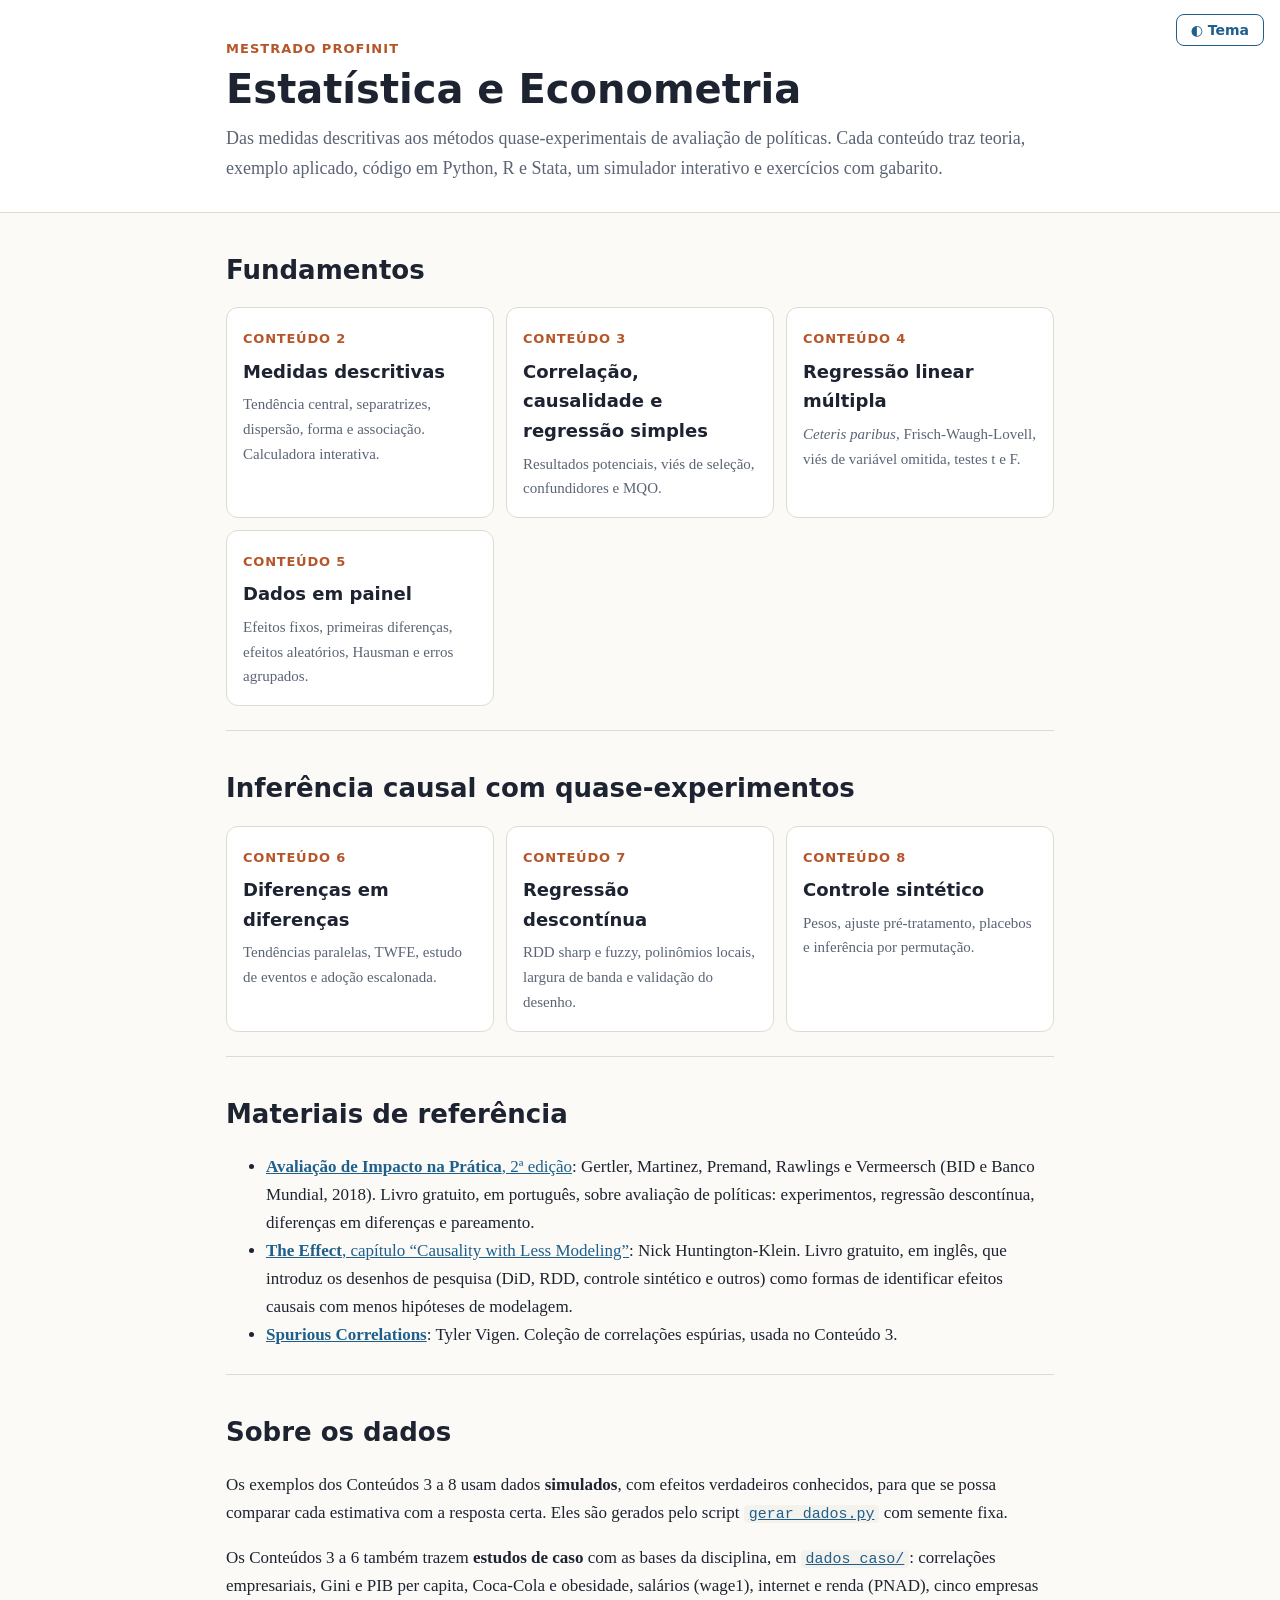
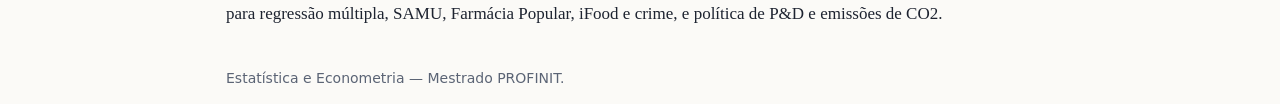
==== stats/index.html @ c1e8afbd "Acrescenta Avaliação de Impacto na Prática (BID) e The Effect às leituras Links nas leituras dos Con" ====
<!doctype html>
<html lang="pt-BR">
<head>
<meta charset="utf-8">
<meta name="viewport" content="width=device-width, initial-scale=1">
<title>Estatística e Econometria</title>
<meta name="description" content="Conteúdos de Estatística e Econometria do Mestrado PROFINIT: medidas descritivas, regressão, dados em painel e métodos de inferência causal.">
<link rel="stylesheet" href="assets/estilo.css">
<script src="assets/comum.js"></script>
</head>
<body>
<header class="hero">
  <button class="btn ghost theme-toggle ui" id="themeBtn" type="button" aria-label="Alternar tema claro/escuro">◐ Tema</button>
  <div class="wrap">
    <p class="eyebrow">Mestrado PROFINIT</p>
    <h1>Estatística e Econometria</h1>
    <p class="lede">Das medidas descritivas aos métodos quase-experimentais de avaliação de políticas. Cada conteúdo traz teoria, exemplo aplicado, código em Python, R e Stata, um simulador interativo e exercícios com gabarito.</p>
  </div>
</header>
<main class="wrap">
<section>
<h2>Fundamentos</h2>
<div class="cards">
  <a href="02-medidas-descritivas/index.html"><span class="num">Conteúdo 2</span><h3>Medidas descritivas</h3><p>Tendência central, separatrizes, dispersão, forma e associação. Calculadora interativa.</p></a>
  <a href="03-correlacao-causalidade-regressao/index.html"><span class="num">Conteúdo 3</span><h3>Correlação, causalidade e regressão simples</h3><p>Resultados potenciais, viés de seleção, confundidores e MQO.</p></a>
  <a href="04-regressao-multipla/index.html"><span class="num">Conteúdo 4</span><h3>Regressão linear múltipla</h3><p><em>Ceteris paribus</em>, Frisch-Waugh-Lovell, viés de variável omitida, testes t e F.</p></a>
  <a href="05-dados-em-painel/index.html"><span class="num">Conteúdo 5</span><h3>Dados em painel</h3><p>Efeitos fixos, primeiras diferenças, efeitos aleatórios, Hausman e erros agrupados.</p></a>
</div>
</section>
<section>
<h2>Inferência causal com quase-experimentos</h2>
<div class="cards">
  <a href="06-diferencas-em-diferencas/index.html"><span class="num">Conteúdo 6</span><h3>Diferenças em diferenças</h3><p>Tendências paralelas, TWFE, estudo de eventos e adoção escalonada.</p></a>
  <a href="07-regressao-descontinua/index.html"><span class="num">Conteúdo 7</span><h3>Regressão descontínua</h3><p>RDD sharp e fuzzy, polinômios locais, largura de banda e validação do desenho.</p></a>
  <a href="08-controle-sintetico/index.html"><span class="num">Conteúdo 8</span><h3>Controle sintético</h3><p>Pesos, ajuste pré-tratamento, placebos e inferência por permutação.</p></a>
</div>
</section>
<section>
<h2>Materiais de referência</h2>
<ul>
<li><a href="https://publications.iadb.org/pt/avaliacao-de-impacto-na-pratica-segunda-edicao"><strong>Avaliação de Impacto na Prática</strong>, 2ª edição</a>: Gertler, Martinez, Premand, Rawlings e Vermeersch (BID e Banco Mundial, 2018). Livro gratuito, em português, sobre avaliação de políticas: experimentos, regressão descontínua, diferenças em diferenças e pareamento.</li>
<li><a href="https://theeffectbook.net/ch-CausalitywithLessModeling.html"><strong>The Effect</strong>, capítulo “Causality with Less Modeling”</a>: Nick Huntington-Klein. Livro gratuito, em inglês, que introduz os desenhos de pesquisa (DiD, RDD, controle sintético e outros) como formas de identificar efeitos causais com menos hipóteses de modelagem.</li>
<li><a href="https://www.tylervigen.com/spurious-correlations"><strong>Spurious Correlations</strong></a>: Tyler Vigen. Coleção de correlações espúrias, usada no Conteúdo 3.</li>
</ul>
</section>
<section>
<h2>Sobre os dados</h2>
<p>Os exemplos dos Conteúdos 3 a 8 usam dados <strong>simulados</strong>, com efeitos verdadeiros conhecidos, para que se possa comparar cada estimativa com a resposta certa. Eles são gerados pelo script <a href="gerar_dados.py"><code>gerar_dados.py</code></a> com semente fixa.</p>
<p>Os Conteúdos 3 a 6 também trazem <strong>estudos de caso</strong> com as bases da disciplina, em <a href="dados_caso/LEIA-ME.md"><code>dados_caso/</code></a>: correlações empresariais, Gini e PIB per capita, Coca-Cola e obesidade, salários (wage1), internet e renda (PNAD), cinco empresas para regressão múltipla, SAMU, Farmácia Popular, iFood e crime, e política de P&amp;D e emissões de CO2.</p>
</section>
</main>
<footer class="wrap"><p>Estatística e Econometria — Mestrado PROFINIT.</p></footer>
</body>
</html>
---- stats/assets/estilo.css ----
:root{
  --bg:#fbfaf7; --surface:#ffffff; --surface-2:#f2f0ea; --text:#1d2330; --muted:#5b6475;
  --border:#dedad0; --accent:#1f5f8b; --accent-soft:#e3eef6; --accent-2:#b5562a;
  --ok:#2e7d4f; --warn-bg:#fff6e0; --warn-border:#e6c36a; --code-bg:#f4f2ec;
  --bar:#1f5f8b; --bar-2:#b5562a;
}
@media (prefers-color-scheme: dark){
  :root:not([data-theme="light"]){
    --bg:#14171d; --surface:#1b1f27; --surface-2:#232833; --text:#e6e8ec; --muted:#a3abb9;
    --border:#323846; --accent:#7db7e0; --accent-soft:#1f3242; --accent-2:#e89a72;
    --ok:#6fcf97; --warn-bg:#2d2715; --warn-border:#7a6328; --code-bg:#20242d;
    --bar:#7db7e0; --bar-2:#e89a72;
  }
}
:root[data-theme="dark"]{
  --bg:#14171d; --surface:#1b1f27; --surface-2:#232833; --text:#e6e8ec; --muted:#a3abb9;
  --border:#323846; --accent:#7db7e0; --accent-soft:#1f3242; --accent-2:#e89a72;
  --ok:#6fcf97; --warn-bg:#2d2715; --warn-border:#7a6328; --code-bg:#20242d;
  --bar:#7db7e0; --bar-2:#e89a72;
}
*{box-sizing:border-box}
html{scroll-behavior:smooth}
body{margin:0;background:var(--bg);color:var(--text);
  font:17px/1.65 Georgia,"Iowan Old Style","Times New Roman",serif}
h1,h2,h3,h4,nav,.ui,table,button,label,summary{font-family:system-ui,-apple-system,"Segoe UI",Roboto,sans-serif}
a{color:var(--accent)}
.wrap{max-width:860px;margin:0 auto;padding:0 16px}
header.hero{border-bottom:1px solid var(--border);background:var(--surface);padding:40px 0 28px}
.eyebrow{font:600 13px/1.4 system-ui,sans-serif;letter-spacing:.08em;text-transform:uppercase;color:var(--accent-2);margin:0 0 8px}
h1{font-size:clamp(28px,5vw,40px);line-height:1.15;margin:0 0 12px}
.lede{color:var(--muted);margin:0;font-size:18px}
nav.toc{position:sticky;top:0;z-index:5;background:color-mix(in srgb,var(--bg) 92%,transparent);backdrop-filter:blur(6px);border-bottom:1px solid var(--border)}
nav.toc ul{list-style:none;margin:0 auto;padding:10px 16px;max-width:860px;display:flex;gap:6px 16px;overflow-x:auto;white-space:nowrap;font-size:14px}
nav.toc a{text-decoration:none;color:var(--muted)}
nav.toc a:hover{color:var(--accent)}
section{scroll-margin-top:48px;padding:28px 0 8px;border-bottom:1px solid var(--border)}
section:last-of-type{border-bottom:0}
h2{font-size:26px;margin:8px 0 12px}
h3{font-size:19px;margin:26px 0 8px}
.objectives{background:var(--accent-soft);border-radius:10px;padding:14px 20px;margin:20px 0}
.objectives h4{margin:0 0 6px;font-size:15px}
.objectives ul{margin:0;padding-left:20px}
.box{border:1px solid var(--border);background:var(--surface);border-radius:10px;padding:14px 18px;margin:16px 0}
.box.warn{background:var(--warn-bg);border-color:var(--warn-border)}
.box h4{margin:0 0 6px;font-size:15px}
.box p:last-child{margin-bottom:0}
.formula{overflow-x:auto;padding:4px 0}
.table-wrap{overflow-x:auto;margin:14px 0}
table{border-collapse:collapse;width:100%;font-size:14.5px;background:var(--surface)}
th,td{border:1px solid var(--border);padding:7px 10px;text-align:left;vertical-align:top}
th{background:var(--surface-2);font-weight:600}
td.num,th.num{text-align:right;font-variant-numeric:tabular-nums}
code{font-family:ui-monospace,SFMono-Regular,Menlo,Consolas,monospace;font-size:.88em;background:var(--code-bg);padding:1px 5px;border-radius:4px}
pre{background:var(--code-bg);border:1px solid var(--border);border-radius:8px;padding:14px;overflow-x:auto;font-size:13.5px;line-height:1.5;margin:0}
pre code{background:none;padding:0;font-size:inherit}
.tabs{margin:14px 0}
.tablist{display:flex;gap:4px;flex-wrap:wrap;margin-bottom:-1px}
.tablist button{border:1px solid var(--border);border-bottom:0;background:var(--surface-2);color:var(--muted);padding:7px 14px;border-radius:8px 8px 0 0;cursor:pointer;font-size:14px}
.tablist button[aria-selected="true"]{background:var(--code-bg);color:var(--text);font-weight:600}
.tabpanel{display:none}
.tabpanel.active{display:block}
.tabpanel pre{border-top-left-radius:0}
/* Calculadora */
.calc{background:var(--surface);border:1px solid var(--border);border-radius:12px;padding:18px;margin:16px 0}
.calc label{display:block;font-weight:600;font-size:14px;margin-bottom:6px}
.calc textarea{width:100%;min-height:90px;font:14px/1.5 ui-monospace,Menlo,Consolas,monospace;padding:10px;border:1px solid var(--border);border-radius:8px;background:var(--bg);color:var(--text);resize:vertical}
.calc .row{display:flex;flex-wrap:wrap;gap:8px;margin:10px 0 4px;align-items:center}
.btn{font:600 14px system-ui,sans-serif;border:1px solid var(--accent);background:var(--accent);color:var(--surface);padding:7px 14px;border-radius:8px;cursor:pointer}
.btn.ghost{background:transparent;color:var(--accent)}
.hint{font:13px/1.4 system-ui,sans-serif;color:var(--muted)}
.err{color:var(--accent-2);font:14px system-ui,sans-serif;min-height:1.2em;margin:4px 0}
.stats-grid{display:grid;grid-template-columns:repeat(auto-fill,minmax(150px,1fr));gap:8px;margin:12px 0}
.stat{background:var(--surface-2);border-radius:8px;padding:8px 10px;font-family:system-ui,sans-serif}
.stat .k{font-size:12px;color:var(--muted);line-height:1.3}
.stat .v.small{font-size:13px;font-weight:500;color:var(--muted)}
.stat .v{font-size:18px;font-weight:600;font-variant-numeric:tabular-nums}
.charts{display:grid;grid-template-columns:1fr;gap:12px}
@media(min-width:720px){.charts{grid-template-columns:3fr 2fr}}
.chart{background:var(--surface-2);border-radius:8px;padding:8px}
.chart h4{margin:2px 4px 4px;font-size:13px;color:var(--muted)}
.chart svg{width:100%;height:auto;display:block}
.chart text{font:11px system-ui,sans-serif;fill:var(--muted)}
.interp{font-size:15.5px;margin-top:10px}
/* Exercícios */
ol.exercises>li{margin:0 0 18px;padding-left:4px}
details{border:1px solid var(--border);border-radius:8px;background:var(--surface);margin-top:8px}
details summary{cursor:pointer;padding:8px 12px;font-size:14px;font-weight:600;color:var(--ok)}
details .ans{padding:4px 14px 12px}
footer{padding:28px 0 40px;color:var(--muted);font-size:14px;font-family:system-ui,sans-serif}
.theme-toggle{position:absolute;top:14px;right:16px}
header.hero{position:relative}
@media print{nav.toc,.theme-toggle,.calc .row{display:none}details{border:0}details>*{display:block}}

/* ---------- Componentes adicionados para os conteúdos 3+ ---------- */
.crumbs{font:14px system-ui,sans-serif;margin:0 0 10px}
.crumbs a{text-decoration:none}
.pager{display:flex;justify-content:space-between;gap:12px;flex-wrap:wrap;font:15px system-ui,sans-serif;padding:20px 0 0}
.pager a{text-decoration:none;border:1px solid var(--border);border-radius:8px;padding:8px 14px;background:var(--surface)}
.controls{display:grid;grid-template-columns:repeat(auto-fit,minmax(220px,1fr));gap:10px 20px;margin:6px 0 12px}
.controls label{font:600 13.5px system-ui,sans-serif;margin:0;display:flex;justify-content:space-between;gap:8px}
.controls label output{font-weight:500;color:var(--accent);font-variant-numeric:tabular-nums}
.controls input[type=range]{width:100%;accent-color:var(--accent)}
.controls select{width:100%;padding:5px;border-radius:6px;border:1px solid var(--border);background:var(--bg);color:var(--text)}
.chart.wide svg{max-height:420px}
.legend{display:flex;flex-wrap:wrap;gap:6px 16px;font:13px system-ui,sans-serif;color:var(--muted);margin:6px 4px 2px}
.legend span::before{content:"";display:inline-block;width:14px;height:3px;border-radius:2px;margin-right:6px;vertical-align:middle;background:var(--c)}
.legend span.dot::before{width:9px;height:9px;border-radius:50%}
.legend span.dash::before{background:repeating-linear-gradient(90deg,var(--c) 0 4px,transparent 4px 7px)}
.cards{display:grid;grid-template-columns:repeat(auto-fit,minmax(220px,1fr));gap:12px;margin:16px 0}
.cards a{display:block;text-decoration:none;color:var(--text);background:var(--surface);border:1px solid var(--border);border-radius:12px;padding:16px}
.cards a:hover{border-color:var(--accent)}
.cards .num{font:700 13px system-ui,sans-serif;color:var(--accent-2);letter-spacing:.06em;text-transform:uppercase}
.cards h3{margin:4px 0 6px;font-size:18px}
.cards p{margin:0;color:var(--muted);font-size:15px}
.reg-table td,.reg-table th{text-align:center}
.reg-table td:first-child,.reg-table th:first-child{text-align:left}
.dag{display:block;margin:10px auto;max-width:420px;width:100%;height:auto}
.dag text{font:600 14px system-ui,sans-serif;fill:var(--text)}
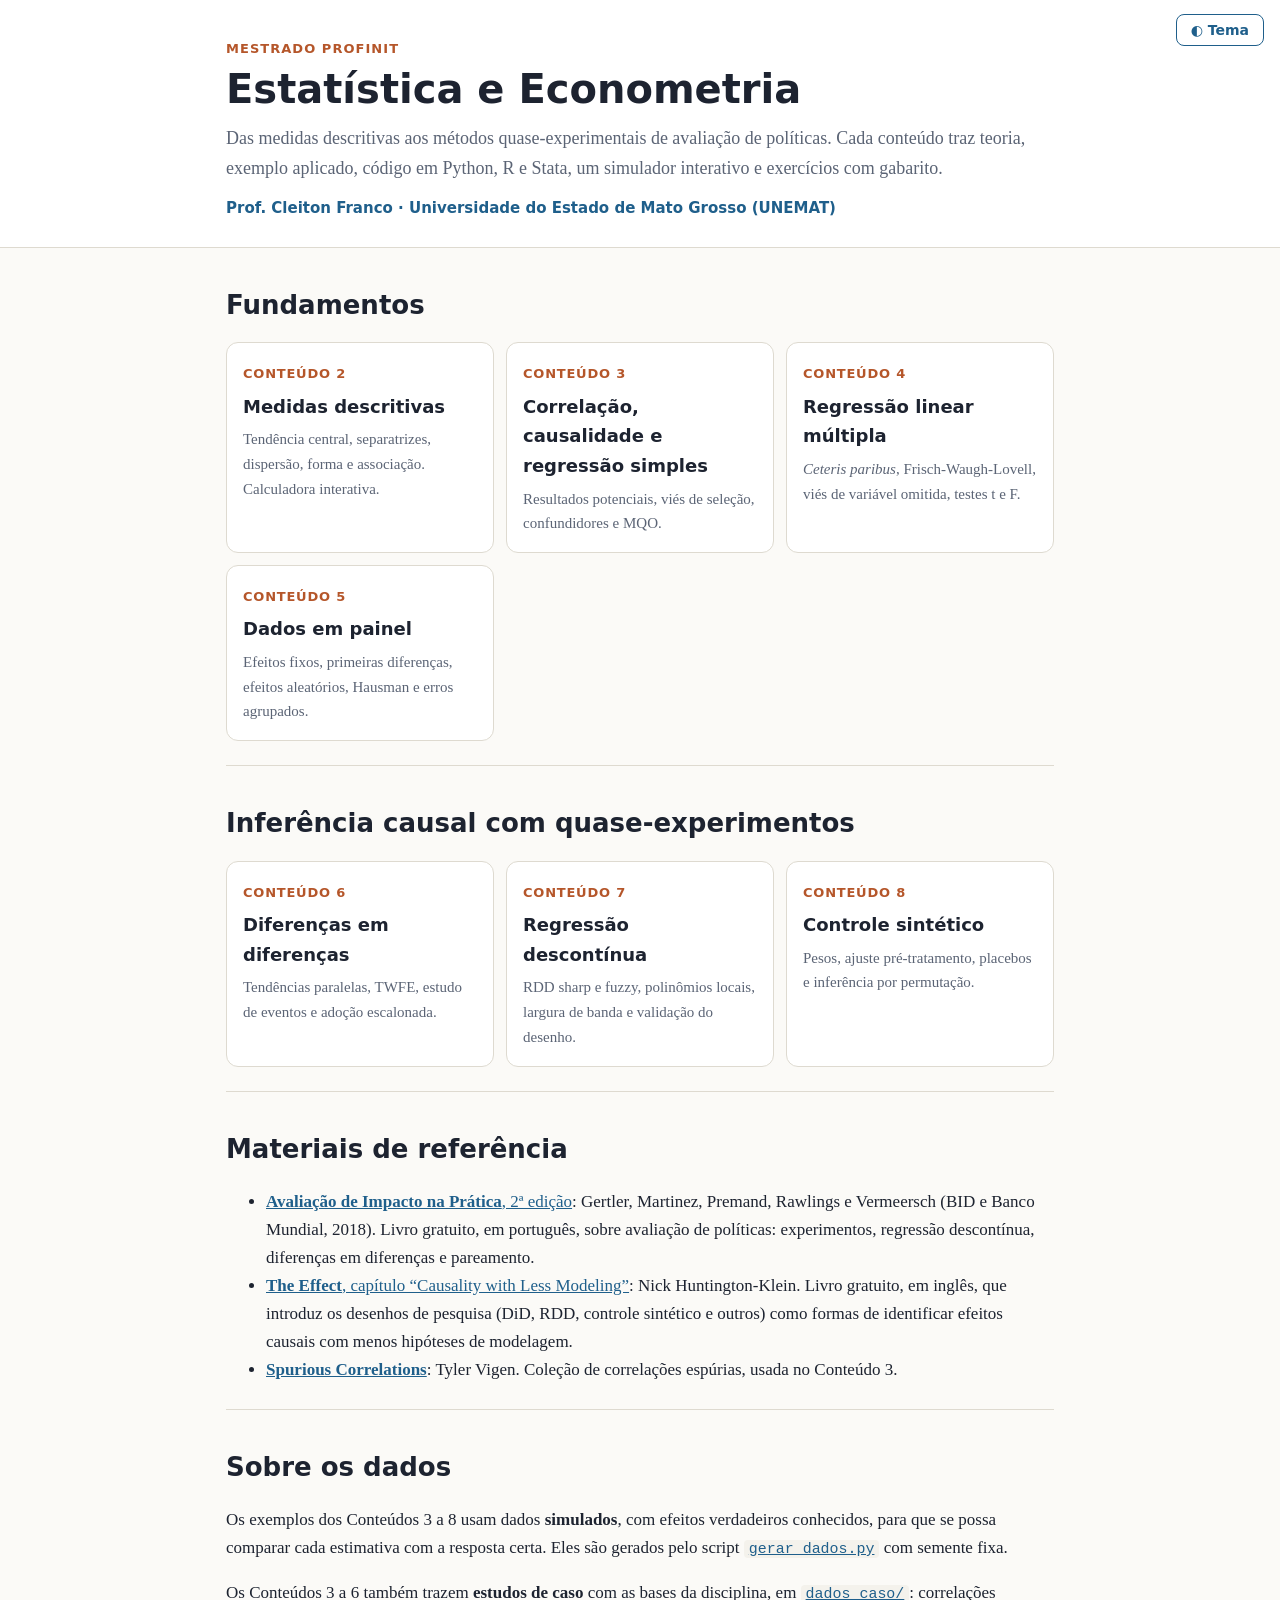
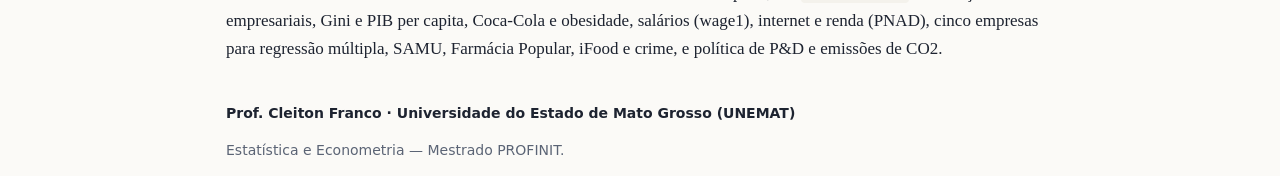
==== commit ba32aae8: "Inclui a autoria (Prof. Cleiton Franco, UNEMAT) em todas as páginas Nome no cabeçalho e no rodapé do" ====
--- a/stats/index.html
+++ b/stats/index.html
@@ -3,6 +3,7 @@
 <head>
 <meta charset="utf-8">
 <meta name="viewport" content="width=device-width, initial-scale=1">
+<meta name="author" content="Cleiton Franco">
 <title>Estatística e Econometria</title>
 <meta name="description" content="Conteúdos de Estatística e Econometria do Mestrado PROFINIT: medidas descritivas, regressão, dados em painel e métodos de inferência causal.">
 <link rel="stylesheet" href="assets/estilo.css">
@@ -15,6 +16,7 @@
     <p class="eyebrow">Mestrado PROFINIT</p>
     <h1>Estatística e Econometria</h1>
     <p class="lede">Das medidas descritivas aos métodos quase-experimentais de avaliação de políticas. Cada conteúdo traz teoria, exemplo aplicado, código em Python, R e Stata, um simulador interativo e exercícios com gabarito.</p>
+    <p class="autor-topo">Prof. Cleiton Franco · Universidade do Estado de Mato Grosso (UNEMAT)</p>
   </div>
 </header>
 <main class="wrap">
@@ -49,6 +51,6 @@
 <p>Os Conteúdos 3 a 6 também trazem <strong>estudos de caso</strong> com as bases da disciplina, em <a href="dados_caso/LEIA-ME.md"><code>dados_caso/</code></a>: correlações empresariais, Gini e PIB per capita, Coca-Cola e obesidade, salários (wage1), internet e renda (PNAD), cinco empresas para regressão múltipla, SAMU, Farmácia Popular, iFood e crime, e política de P&amp;D e emissões de CO2.</p>
 </section>
 </main>
-<footer class="wrap"><p>Estatística e Econometria — Mestrado PROFINIT.</p></footer>
+<footer class="wrap"><p class="autor"><strong>Prof. Cleiton Franco · Universidade do Estado de Mato Grosso (UNEMAT)</strong></p><p>Estatística e Econometria — Mestrado PROFINIT.</p></footer>
 </body>
 </html>
--- a/stats/assets/estilo.css
+++ b/stats/assets/estilo.css
@@ -116,3 +116,6 @@
 .reg-table td:first-child,.reg-table th:first-child{text-align:left}
 .dag{display:block;margin:10px auto;max-width:420px;width:100%;height:auto}
 .dag text{font:600 14px system-ui,sans-serif;fill:var(--text)}
+
+.autor-topo{margin:14px 0 0;font:600 15px/1.4 system-ui,sans-serif;color:var(--accent)}
+.autor{color:var(--text)}
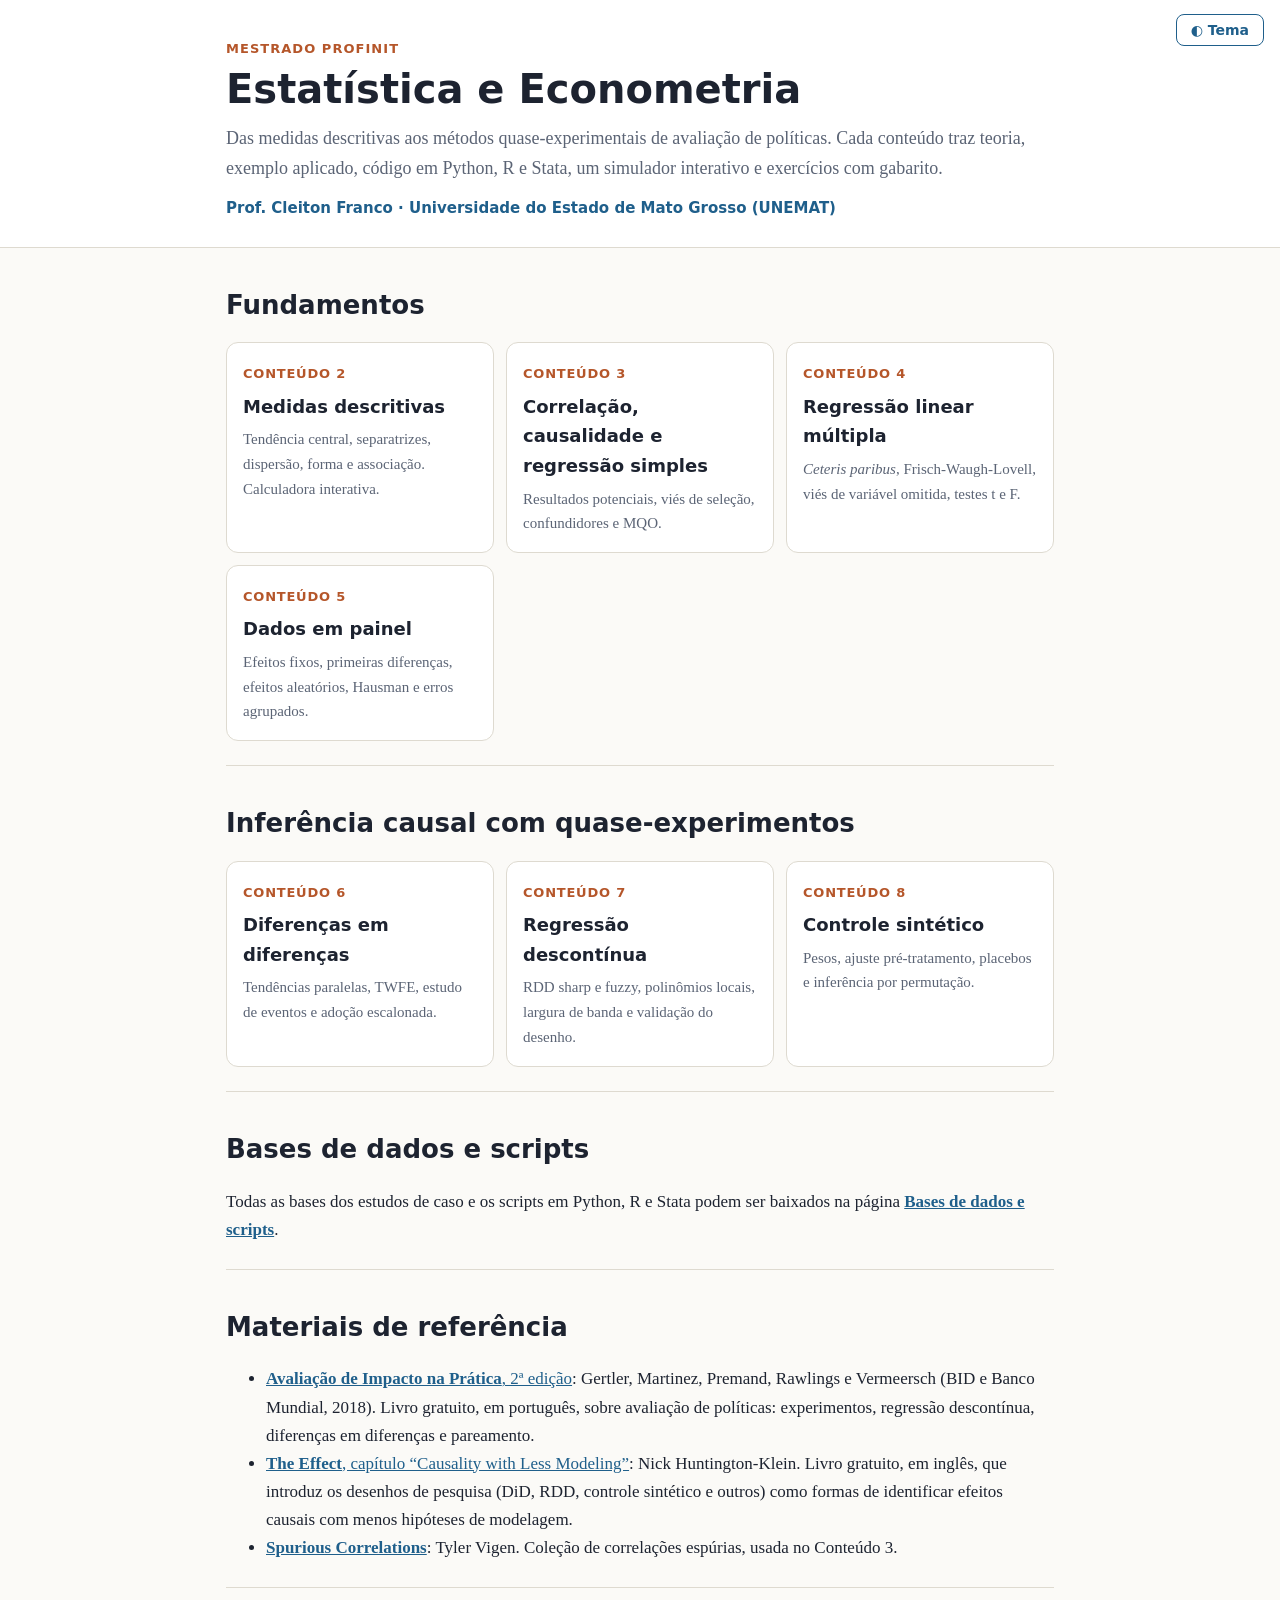
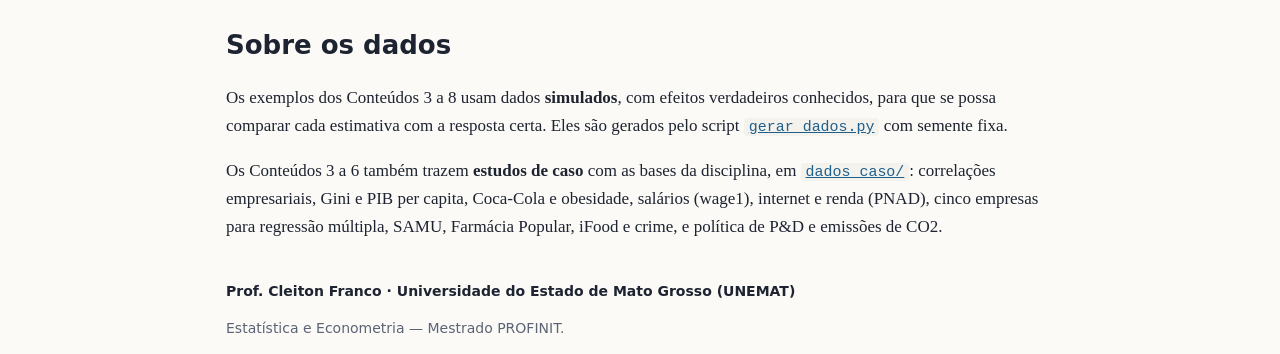
==== commit 3c440be5: "Cria página de downloads das bases e scripts e corrige links para pastas O GitHub Pages não lista pa" ====
--- a/stats/index.html
+++ b/stats/index.html
@@ -38,6 +38,10 @@
 </div>
 </section>
 <section>
+<h2>Bases de dados e scripts</h2>
+<p>Todas as bases dos estudos de caso e os scripts em Python, R e Stata podem ser baixados na página <a href="dados_caso/index.html"><strong>Bases de dados e scripts</strong></a>.</p>
+</section>
+<section>
 <h2>Materiais de referência</h2>
 <ul>
 <li><a href="https://publications.iadb.org/pt/avaliacao-de-impacto-na-pratica-segunda-edicao"><strong>Avaliação de Impacto na Prática</strong>, 2ª edição</a>: Gertler, Martinez, Premand, Rawlings e Vermeersch (BID e Banco Mundial, 2018). Livro gratuito, em português, sobre avaliação de políticas: experimentos, regressão descontínua, diferenças em diferenças e pareamento.</li>
@@ -48,7 +52,7 @@
 <section>
 <h2>Sobre os dados</h2>
 <p>Os exemplos dos Conteúdos 3 a 8 usam dados <strong>simulados</strong>, com efeitos verdadeiros conhecidos, para que se possa comparar cada estimativa com a resposta certa. Eles são gerados pelo script <a href="gerar_dados.py"><code>gerar_dados.py</code></a> com semente fixa.</p>
-<p>Os Conteúdos 3 a 6 também trazem <strong>estudos de caso</strong> com as bases da disciplina, em <a href="dados_caso/LEIA-ME.md"><code>dados_caso/</code></a>: correlações empresariais, Gini e PIB per capita, Coca-Cola e obesidade, salários (wage1), internet e renda (PNAD), cinco empresas para regressão múltipla, SAMU, Farmácia Popular, iFood e crime, e política de P&amp;D e emissões de CO2.</p>
+<p>Os Conteúdos 3 a 6 também trazem <strong>estudos de caso</strong> com as bases da disciplina, em <a href="dados_caso/index.html"><code>dados_caso/</code></a>: correlações empresariais, Gini e PIB per capita, Coca-Cola e obesidade, salários (wage1), internet e renda (PNAD), cinco empresas para regressão múltipla, SAMU, Farmácia Popular, iFood e crime, e política de P&amp;D e emissões de CO2.</p>
 </section>
 </main>
 <footer class="wrap"><p class="autor"><strong>Prof. Cleiton Franco · Universidade do Estado de Mato Grosso (UNEMAT)</strong></p><p>Estatística e Econometria — Mestrado PROFINIT.</p></footer>
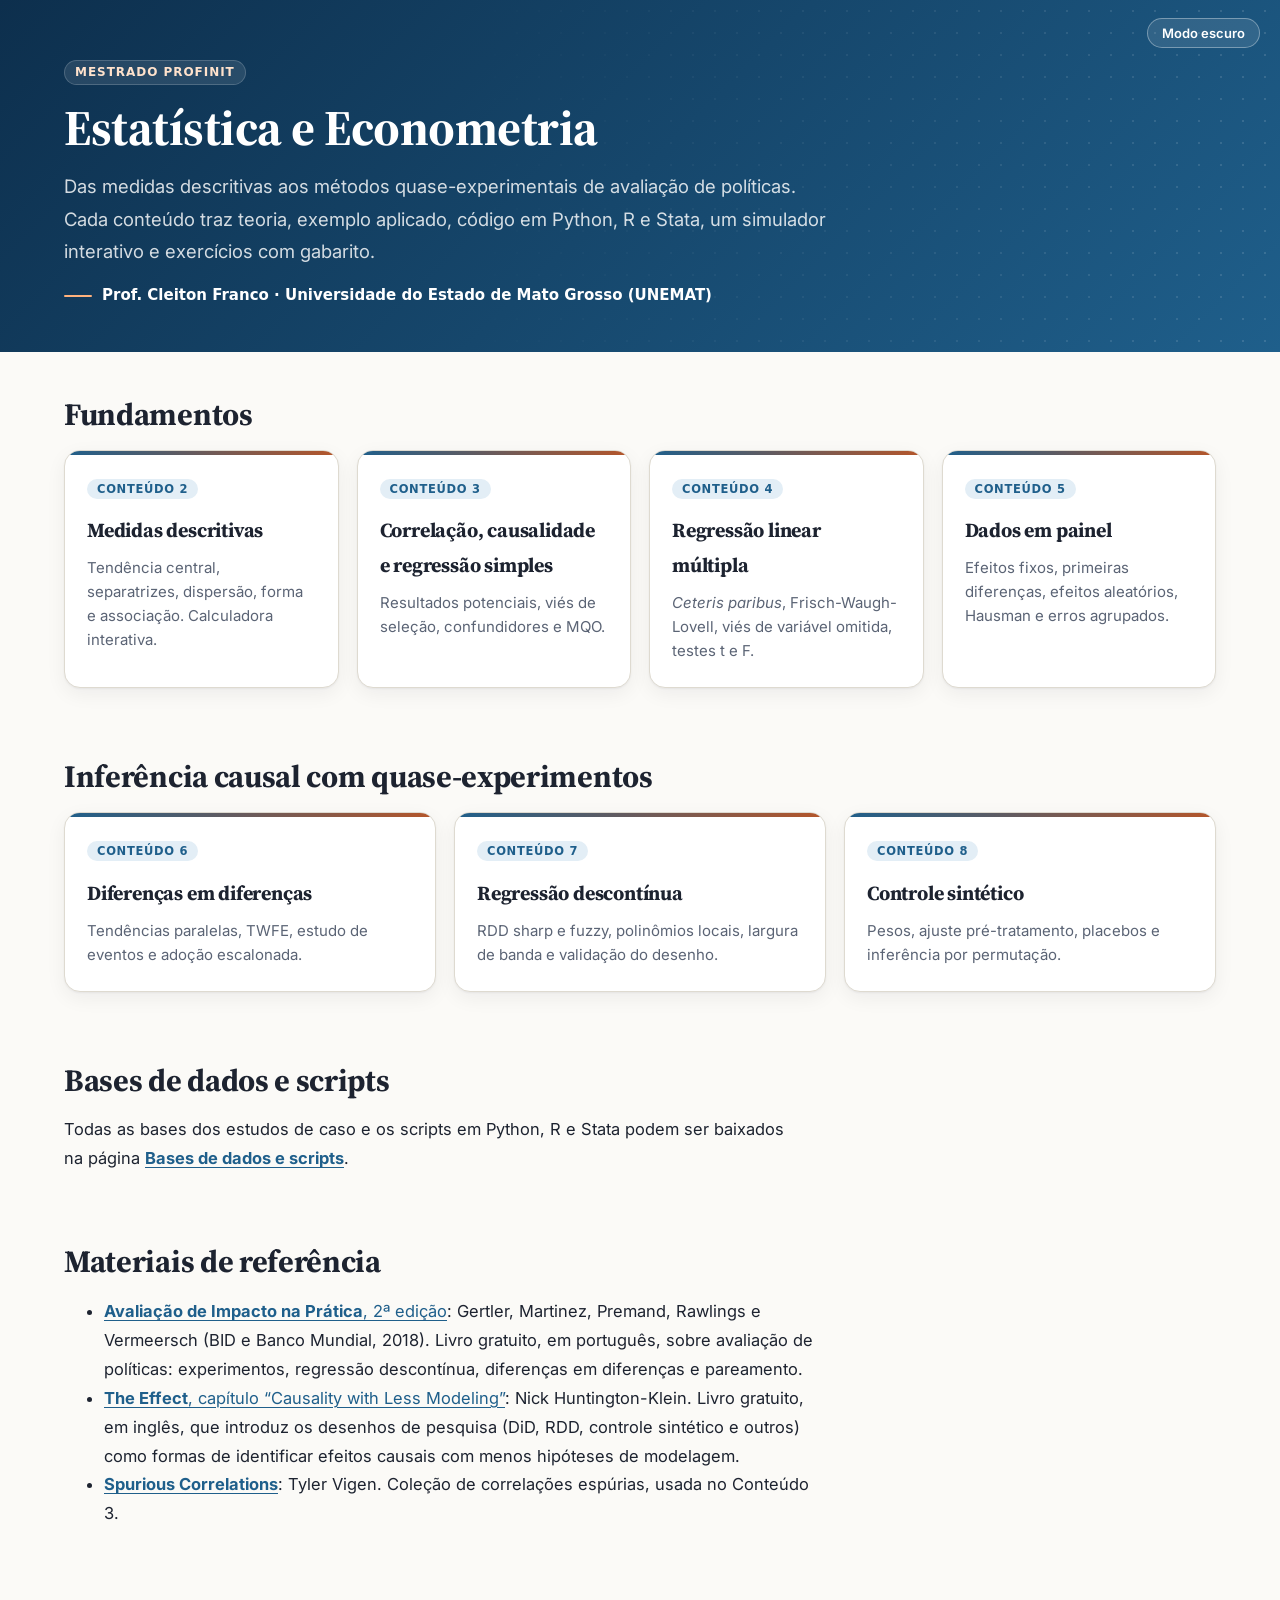
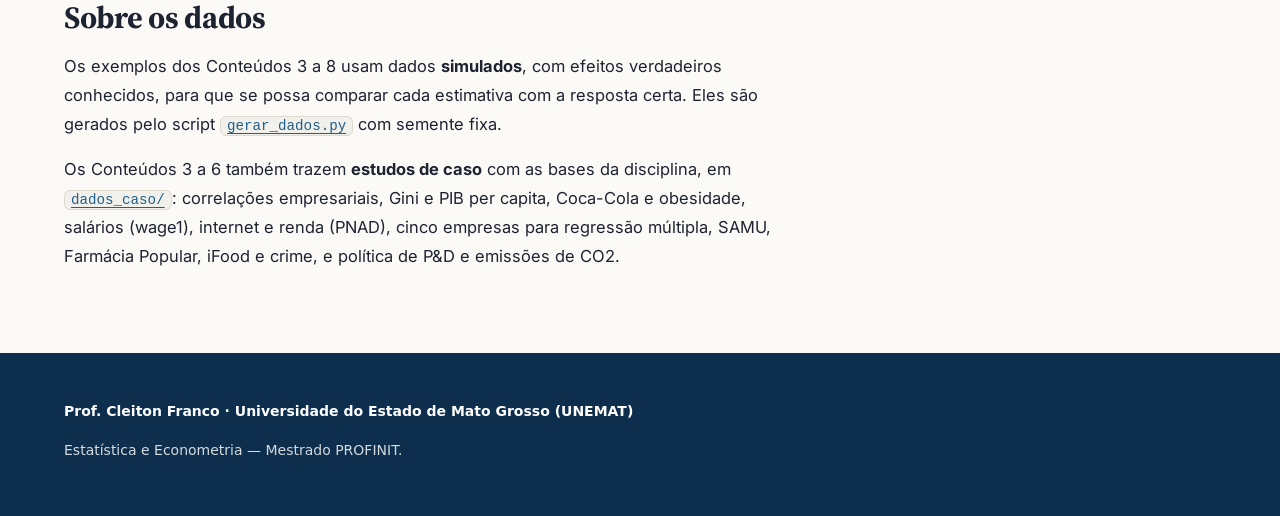
==== commit 0eb60132: "Redesenha o visual das páginas Cabeçalho em faixa com gradiente, fontes Inter e Source Serif 4, sumá" ====
--- a/stats/index.html
+++ b/stats/index.html
@@ -6,10 +6,14 @@
 <meta name="author" content="Cleiton Franco">
 <title>Estatística e Econometria</title>
 <meta name="description" content="Conteúdos de Estatística e Econometria do Mestrado PROFINIT: medidas descritivas, regressão, dados em painel e métodos de inferência causal.">
+<link rel="preconnect" href="https://fonts.googleapis.com">
+<link rel="preconnect" href="https://fonts.gstatic.com" crossorigin>
+<link rel="stylesheet" href="https://fonts.googleapis.com/css2?family=Inter:wght@400;500;600;700&family=Source+Serif+4:opsz,wght@8..60,600;8..60,700&display=swap">
 <link rel="stylesheet" href="assets/estilo.css">
 <script src="assets/comum.js"></script>
+<script src="assets/layout.js"></script>
 </head>
-<body>
+<body class="home">
 <header class="hero">
   <button class="btn ghost theme-toggle ui" id="themeBtn" type="button" aria-label="Alternar tema claro/escuro">◐ Tema</button>
   <div class="wrap">
--- a/stats/assets/estilo.css
+++ b/stats/assets/estilo.css
@@ -119,3 +119,149 @@
 
 .autor-topo{margin:14px 0 0;font:600 15px/1.4 system-ui,sans-serif;color:var(--accent)}
 .autor{color:var(--text)}
+
+/* ======================================================================
+   Redesenho visual (v2): tipografia, cabeçalho em faixa, sumário lateral,
+   seções numeradas, quadros, tabelas, código e cartões.
+   ====================================================================== */
+:root{
+  --hero1:#0d2f4d; --hero2:#1f5f8b; --hero-ink:#ffffff; --hero-muted:rgba(255,255,255,.82);
+  --radius:14px; --shadow:0 1px 2px rgba(15,23,42,.05),0 6px 20px rgba(15,23,42,.06);
+  --code-bg-dark:#0f172a; --code-ink:#e2e8f0; --zebra:rgba(31,95,139,.035);
+  --font-text:"Inter",system-ui,-apple-system,"Segoe UI",Roboto,sans-serif;
+  --font-title:"Source Serif 4","Iowan Old Style",Georgia,serif;
+}
+@media (prefers-color-scheme: dark){
+  :root:not([data-theme="light"]){ --hero1:#0a1a2b; --hero2:#163e5e; --zebra:rgba(125,183,224,.05);
+    --shadow:0 1px 2px rgba(0,0,0,.3),0 6px 20px rgba(0,0,0,.25); --code-bg-dark:#0b1120; }
+}
+:root[data-theme="dark"]{ --hero1:#0a1a2b; --hero2:#163e5e; --zebra:rgba(125,183,224,.05);
+  --shadow:0 1px 2px rgba(0,0,0,.3),0 6px 20px rgba(0,0,0,.25); --code-bg-dark:#0b1120; }
+
+body{font:16.5px/1.75 var(--font-text);-webkit-font-smoothing:antialiased}
+h1,h2,h3,h4,nav,.ui,table,button,label,summary{font-family:var(--font-text)}
+h1,h2,h3{font-family:var(--font-title);letter-spacing:-.01em;font-weight:700}
+p,li{max-width:72ch}
+a{text-underline-offset:3px;text-decoration-thickness:1px}
+
+/* Cabeçalho em faixa */
+header.hero{background:linear-gradient(135deg,var(--hero1) 0%,var(--hero2) 100%);color:var(--hero-ink);
+  border:0;padding:56px 0 46px;position:relative;overflow:hidden}
+header.hero::after{content:"";position:absolute;inset:0;pointer-events:none;opacity:.14;
+  background-image:radial-gradient(rgba(255,255,255,.9) 1px,transparent 1.4px);background-size:22px 22px;
+  -webkit-mask-image:linear-gradient(90deg,transparent 35%,#000 100%);mask-image:linear-gradient(90deg,transparent 35%,#000 100%)}
+header.hero .wrap{max-width:1200px;padding:0 24px;position:relative;z-index:1}
+header.hero h1{color:var(--hero-ink);font-size:clamp(32px,5vw,50px);margin:6px 0 14px;max-width:22ch}
+header.hero .lede{color:var(--hero-muted);font-size:18.5px;max-width:64ch}
+header.hero .eyebrow{display:inline-block;color:#ffe2cc;background:rgba(255,255,255,.1);border:1px solid rgba(255,255,255,.18);
+  padding:3px 10px;border-radius:999px;font-size:12px}
+header.hero .crumbs a{color:var(--hero-muted)}
+header.hero .crumbs a:hover{color:#fff}
+header.hero .autor-topo{color:#fff;font-weight:600;margin-top:18px;display:flex;align-items:center;gap:10px}
+header.hero .autor-topo::before{content:"";width:28px;height:2px;background:#ffb27d;border-radius:2px}
+.theme-toggle{position:absolute;top:18px;right:20px;z-index:2;background:rgba(255,255,255,.1)!important;
+  color:#fff!important;border-color:rgba(255,255,255,.35)!important;border-radius:999px!important;font-size:13px!important;padding:6px 14px!important}
+.theme-toggle:hover{background:rgba(255,255,255,.2)!important}
+
+/* Layout com sumário lateral */
+.layout{max-width:1200px;margin:0 auto;padding:0 24px;display:grid;grid-template-columns:230px minmax(0,1fr);gap:56px}
+.layout main.wrap{max-width:820px;margin:0;padding:0}
+.layout nav.toc{position:sticky;top:20px;align-self:start;margin-top:36px;background:none;backdrop-filter:none;border:0;
+  max-height:calc(100vh - 40px);overflow:auto}
+.layout nav.toc::before{content:"Nesta p\00E1gina";display:block;font:700 11.5px/1 var(--font-text);letter-spacing:.09em;
+  text-transform:uppercase;color:var(--muted);margin:0 0 12px 14px}
+.layout nav.toc ul{flex-direction:column;flex-wrap:nowrap;white-space:normal;padding:0;margin:0;gap:1px;max-width:none;overflow:visible}
+.layout nav.toc a{display:block;padding:6px 12px;border-left:2px solid var(--border);color:var(--muted);font-size:14px;line-height:1.4;
+  border-radius:0 8px 8px 0;transition:background .15s,color .15s}
+.layout nav.toc a:hover{color:var(--text);background:var(--surface-2)}
+.layout nav.toc a.ativo{color:var(--accent);border-left-color:var(--accent);background:var(--accent-soft);font-weight:600}
+@media (max-width:1000px){
+  .layout{display:block;padding:0}
+  .layout main.wrap{max-width:820px;margin:0 auto;padding:0 16px}
+  .layout nav.toc{position:sticky;top:0;margin:0;max-height:none;background:color-mix(in srgb,var(--bg) 94%,transparent);
+    backdrop-filter:blur(8px);border-bottom:1px solid var(--border);z-index:5}
+  .layout nav.toc::before{display:none}
+  .layout nav.toc ul{flex-direction:row;overflow-x:auto;white-space:nowrap;padding:8px 16px;gap:4px}
+  .layout nav.toc a{border-left:0;border-radius:999px;padding:5px 12px}
+}
+
+/* Seções e títulos numerados */
+section{padding:44px 0 10px;border-bottom:0;scroll-margin-top:20px}
+@media (max-width:1000px){ section{scroll-margin-top:56px} }
+h2{font-size:clamp(25px,3.2vw,31px);line-height:1.2;margin:4px 0 16px;display:flex;align-items:center;gap:14px}
+h2 .n{flex:none;display:inline-grid;place-items:center;width:40px;height:40px;border-radius:12px;background:var(--accent);
+  color:var(--surface);font:700 17px/1 var(--font-text);letter-spacing:0}
+h3{font-size:21px;margin:36px 0 10px;color:var(--text)}
+h4{font-size:15px}
+.objectives{background:var(--surface);border:1px solid var(--border);border-left:4px solid var(--accent);border-radius:var(--radius);
+  padding:18px 24px;margin:32px 0 6px;box-shadow:var(--shadow)}
+.objectives h4{text-transform:uppercase;letter-spacing:.06em;font-size:12.5px;color:var(--accent);margin-bottom:8px}
+
+/* Quadros */
+.box{background:var(--surface);border:1px solid var(--border);border-left:4px solid var(--accent);border-radius:var(--radius);
+  padding:16px 20px;box-shadow:var(--shadow);margin:20px 0}
+.box h4{font-size:14px;text-transform:uppercase;letter-spacing:.05em;color:var(--accent)}
+.box.warn{background:var(--warn-bg);border-color:var(--warn-border);border-left-color:#d49a12}
+.box.warn h4{color:#a5720a}
+:root[data-theme="dark"] .box.warn h4{color:#f2c45a}
+@media (prefers-color-scheme: dark){ :root:not([data-theme="light"]) .box.warn h4{color:#f2c45a} }
+
+/* Tabelas */
+.table-wrap{border:1px solid var(--border);border-radius:var(--radius);box-shadow:var(--shadow);background:var(--surface);margin:18px 0}
+.table-wrap table{border-collapse:separate;border-spacing:0;background:transparent;font-size:14.5px}
+.table-wrap th,.table-wrap td{border:0;border-bottom:1px solid var(--border);padding:10px 14px}
+.table-wrap tr:last-child td,.table-wrap tr:last-child th{border-bottom:0}
+.table-wrap thead th{background:var(--accent-soft);color:var(--text);font-weight:700;font-size:13.5px}
+.table-wrap tbody tr:nth-child(even){background:var(--zebra)}
+.table-wrap tbody th{background:transparent}
+
+/* Código */
+pre{background:var(--code-bg-dark);color:var(--code-ink);border:0;border-radius:12px;padding:18px 20px;font-size:13.5px;line-height:1.6}
+pre code{color:inherit}
+:not(pre)>code{background:var(--surface-2);border:1px solid var(--border);padding:1px 6px;border-radius:6px;font-size:.86em}
+a>code{color:var(--accent)}
+.tablist{gap:6px;margin-bottom:8px}
+.tablist button{border:1px solid var(--border);border-radius:999px;background:var(--surface);padding:6px 16px;font-weight:600}
+.tablist button[aria-selected="true"]{background:var(--accent);border-color:var(--accent);color:var(--surface)}
+.tabpanel pre{border-top-left-radius:12px}
+
+/* Painéis interativos */
+.calc{border-radius:18px;box-shadow:var(--shadow);padding:22px;border:1px solid var(--border);background:var(--surface)}
+.chart{background:var(--surface-2);border-radius:12px;padding:10px}
+.chart h4{color:var(--text);font-size:13.5px}
+.stat{background:var(--surface);border:1px solid var(--border);border-radius:10px;padding:10px 12px}
+.stat .v{color:var(--accent)}
+.btn{border-radius:999px;padding:7px 16px}
+.controls label output{background:var(--accent-soft);padding:0 8px;border-radius:999px}
+
+/* Exercícios */
+ol.exercises>li{background:var(--surface);border:1px solid var(--border);border-radius:var(--radius);padding:16px 20px;margin:0 0 14px 22px;box-shadow:var(--shadow)}
+ol.exercises>li::marker{font-weight:700;color:var(--accent)}
+details{border-radius:10px}
+details summary{list-style:none}
+details summary::-webkit-details-marker{display:none}
+details summary::before{content:"▸ ";color:var(--ok)}
+details[open] summary::before{content:"▾ "}
+
+/* Navegação entre páginas e rodapé */
+.pager{margin:28px 0 8px}
+.pager a{border-radius:999px;padding:10px 18px;box-shadow:var(--shadow);font-weight:600}
+footer.wrap{max-width:none;margin-top:56px;background:var(--hero1);color:var(--hero-muted);
+  padding:32px max(16px,calc((100% - 1200px)/2 + 24px)) 40px}
+footer.wrap p{max-width:90ch}
+footer.wrap a{color:#fff}
+footer.wrap .autor,footer.wrap .autor strong{color:#fff}
+
+/* Índice */
+.home main.wrap{max-width:1200px;padding:0 24px}
+.home section{padding-top:40px}
+.cards{grid-template-columns:repeat(auto-fit,minmax(250px,1fr));gap:18px}
+.cards a{position:relative;border-radius:16px;padding:22px 22px 24px;box-shadow:var(--shadow);transition:transform .15s,box-shadow .15s,border-color .15s;overflow:hidden}
+.cards a::before{content:"";position:absolute;left:0;top:0;right:0;height:4px;background:linear-gradient(90deg,var(--hero2),var(--accent-2))}
+.cards a:hover{transform:translateY(-3px);border-color:var(--accent)}
+.cards .num{display:inline-block;background:var(--accent-soft);color:var(--accent);padding:3px 10px;border-radius:999px;font-size:11.5px}
+.cards h3{font-size:20px;margin:12px 0 8px}
+.cards p{font-size:15px;line-height:1.6}
+ol.exercises>li>p:first-child{margin-top:0}
+ol.exercises>li>details{margin-top:10px}
+.layout nav.toc::before{line-height:1.5}
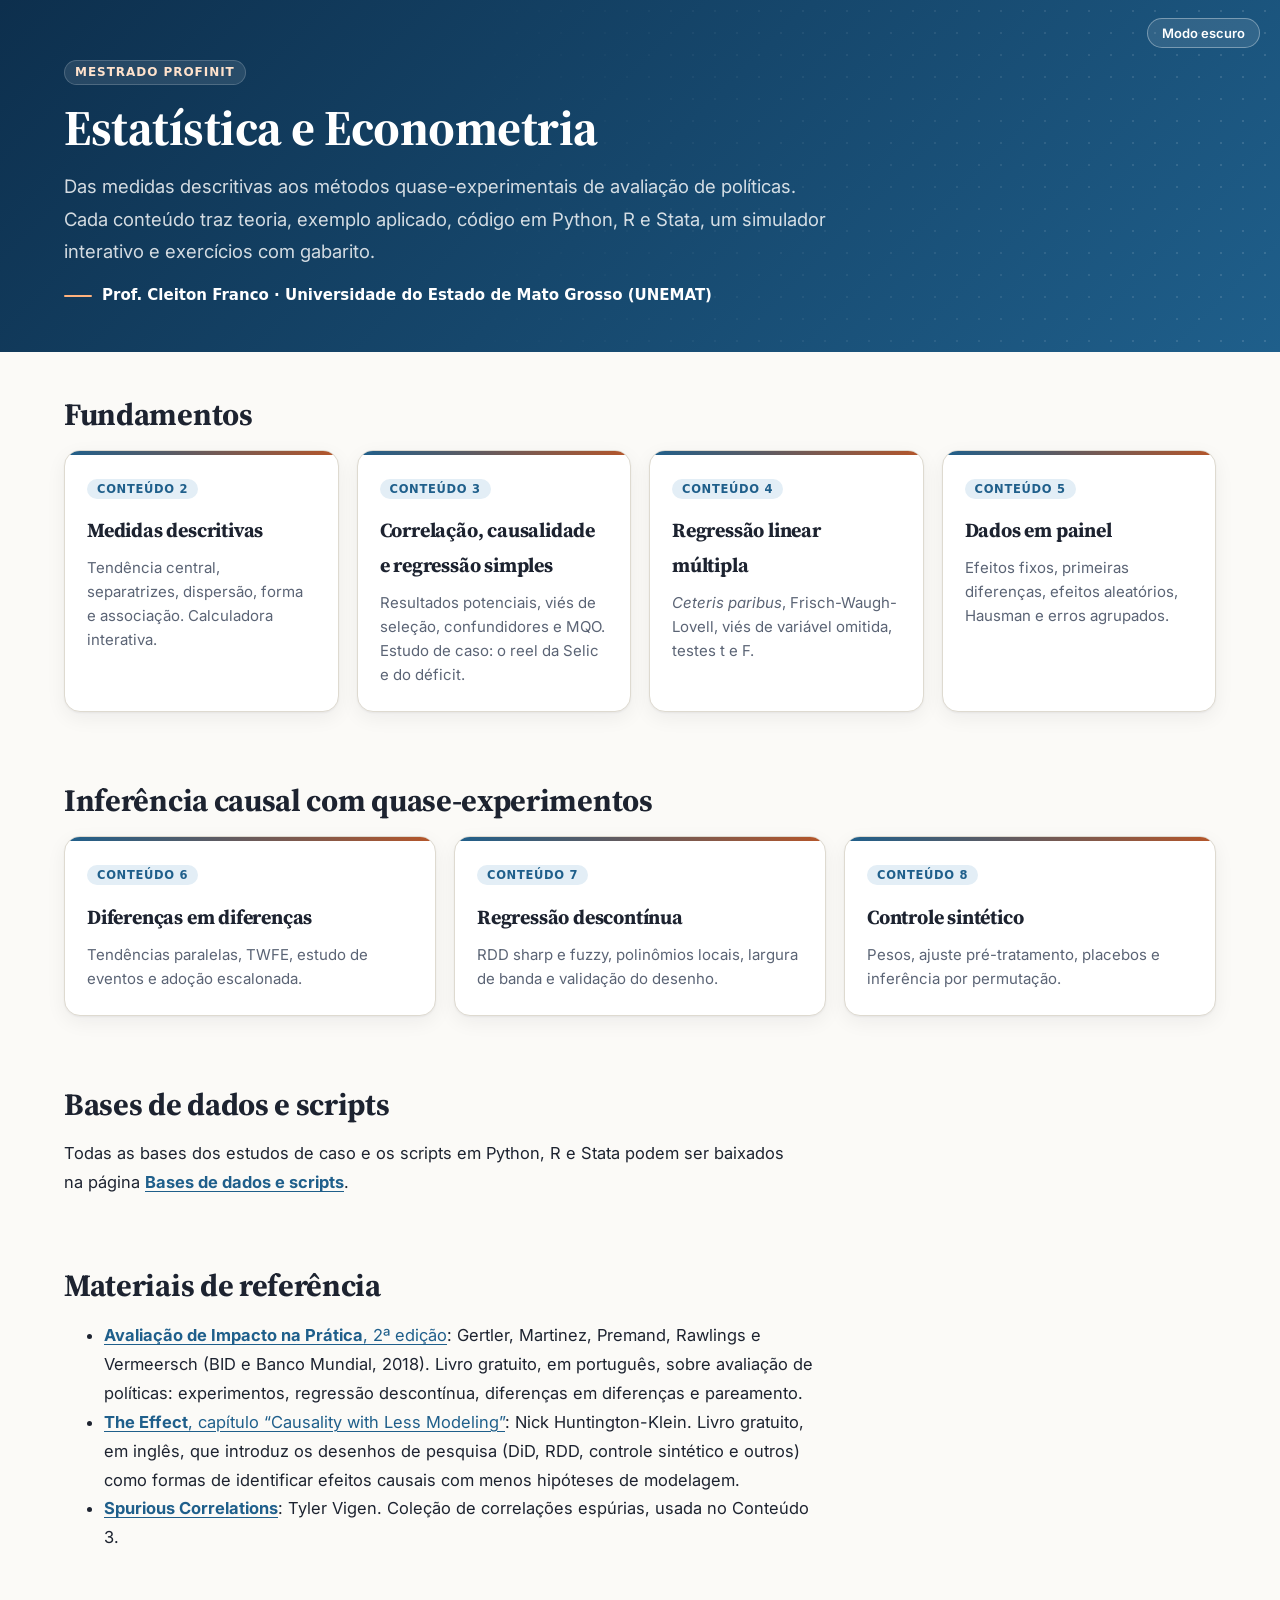
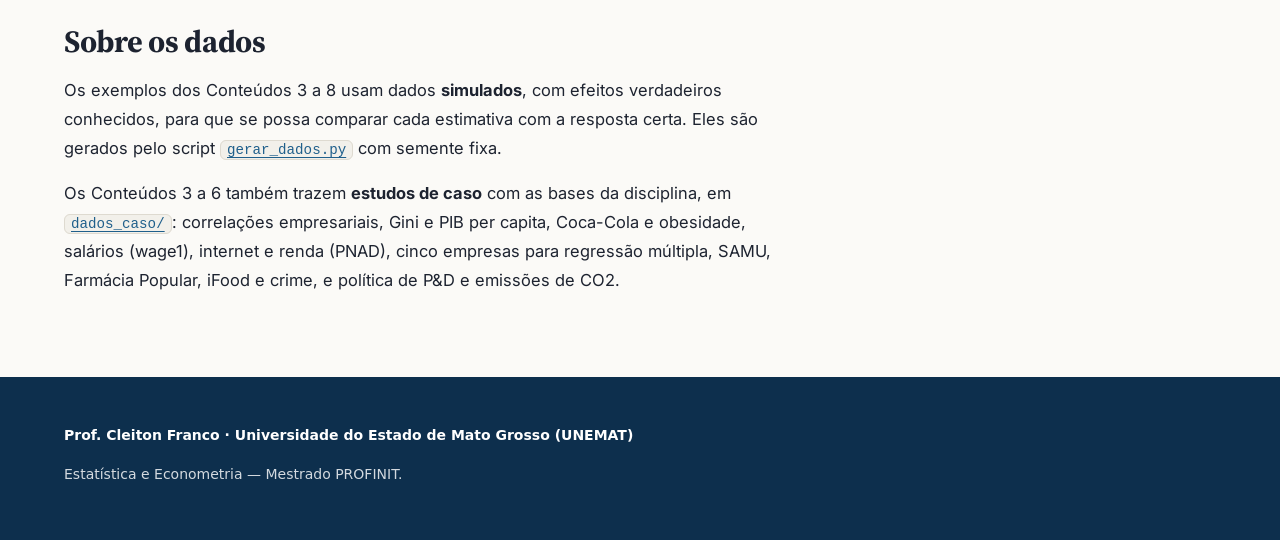
==== commit f560ba37: "Acrescenta ao Conteúdo 3 o estudo de caso do reel sobre Selic e déficit Nova seção 8 a partir dos sl" ====
--- a/stats/index.html
+++ b/stats/index.html
@@ -28,7 +28,7 @@
 <h2>Fundamentos</h2>
 <div class="cards">
   <a href="02-medidas-descritivas/index.html"><span class="num">Conteúdo 2</span><h3>Medidas descritivas</h3><p>Tendência central, separatrizes, dispersão, forma e associação. Calculadora interativa.</p></a>
-  <a href="03-correlacao-causalidade-regressao/index.html"><span class="num">Conteúdo 3</span><h3>Correlação, causalidade e regressão simples</h3><p>Resultados potenciais, viés de seleção, confundidores e MQO.</p></a>
+  <a href="03-correlacao-causalidade-regressao/index.html"><span class="num">Conteúdo 3</span><h3>Correlação, causalidade e regressão simples</h3><p>Resultados potenciais, viés de seleção, confundidores e MQO. Estudo de caso: o reel da Selic e do déficit.</p></a>
   <a href="04-regressao-multipla/index.html"><span class="num">Conteúdo 4</span><h3>Regressão linear múltipla</h3><p><em>Ceteris paribus</em>, Frisch-Waugh-Lovell, viés de variável omitida, testes t e F.</p></a>
   <a href="05-dados-em-painel/index.html"><span class="num">Conteúdo 5</span><h3>Dados em painel</h3><p>Efeitos fixos, primeiras diferenças, efeitos aleatórios, Hausman e erros agrupados.</p></a>
 </div>
--- a/stats/assets/estilo.css
+++ b/stats/assets/estilo.css
@@ -265,3 +265,25 @@
 ol.exercises>li>p:first-child{margin-top:0}
 ol.exercises>li>details{margin-top:10px}
 .layout nav.toc::before{line-height:1.5}
+/* Estudo de caso do reel (Conteúdo 3) */
+.grid2{display:grid;grid-template-columns:repeat(auto-fit,minmax(260px,1fr));gap:14px;margin:14px 0}
+.grid3{display:grid;grid-template-columns:repeat(auto-fit,minmax(200px,1fr));gap:14px;margin:14px 0}
+.grid2>.box,.grid3>.box{margin:0}
+.grid2>div:not(.box){background:var(--surface);border:1px solid var(--border);border-radius:12px;padding:12px 14px;font-size:15px}
+.lede-sec{font-size:18px;color:var(--muted)}
+.problema{border:1px solid var(--border);border-radius:var(--radius);background:var(--surface);padding:18px 22px;margin:18px 0;box-shadow:var(--shadow)}
+.problema>h4{font:700 20px/1.3 var(--font-title);margin:6px 0 10px;text-transform:none;letter-spacing:0}
+.problema .tag,.box.pausa h4{display:inline-block;font:700 11.5px/1 var(--font-text);letter-spacing:.08em;text-transform:uppercase;color:var(--accent-2)}
+.fluxo{display:flex;flex-wrap:wrap;align-items:stretch;gap:8px;margin:12px 0}
+.fluxo>div{flex:1 1 160px;background:var(--surface-2);border:1px solid var(--border);border-radius:10px;padding:10px 12px}
+.fluxo>div strong{display:block}
+.fluxo>div small{color:var(--muted)}
+.fluxo>div.destaque{background:var(--accent);color:var(--surface);border-color:var(--accent)}
+.fluxo>div.destaque small{color:inherit;opacity:.85}
+.fluxo>span{align-self:center;font-size:22px;color:var(--accent-2);font-weight:700}
+.box.pausa{background:var(--accent-2);border-color:var(--accent-2);color:#fff}
+.box.pausa h4{color:#ffe2cc}
+.box p.big,.conta p.big{font:700 22px/1.3 var(--font-title);margin:4px 0}
+.box.para-levar{background:var(--hero1);border-color:var(--hero1);color:var(--hero-muted)}
+.box.para-levar h4{color:#ffb27d}
+.box.para-levar p.big{color:#fff;font-size:26px}
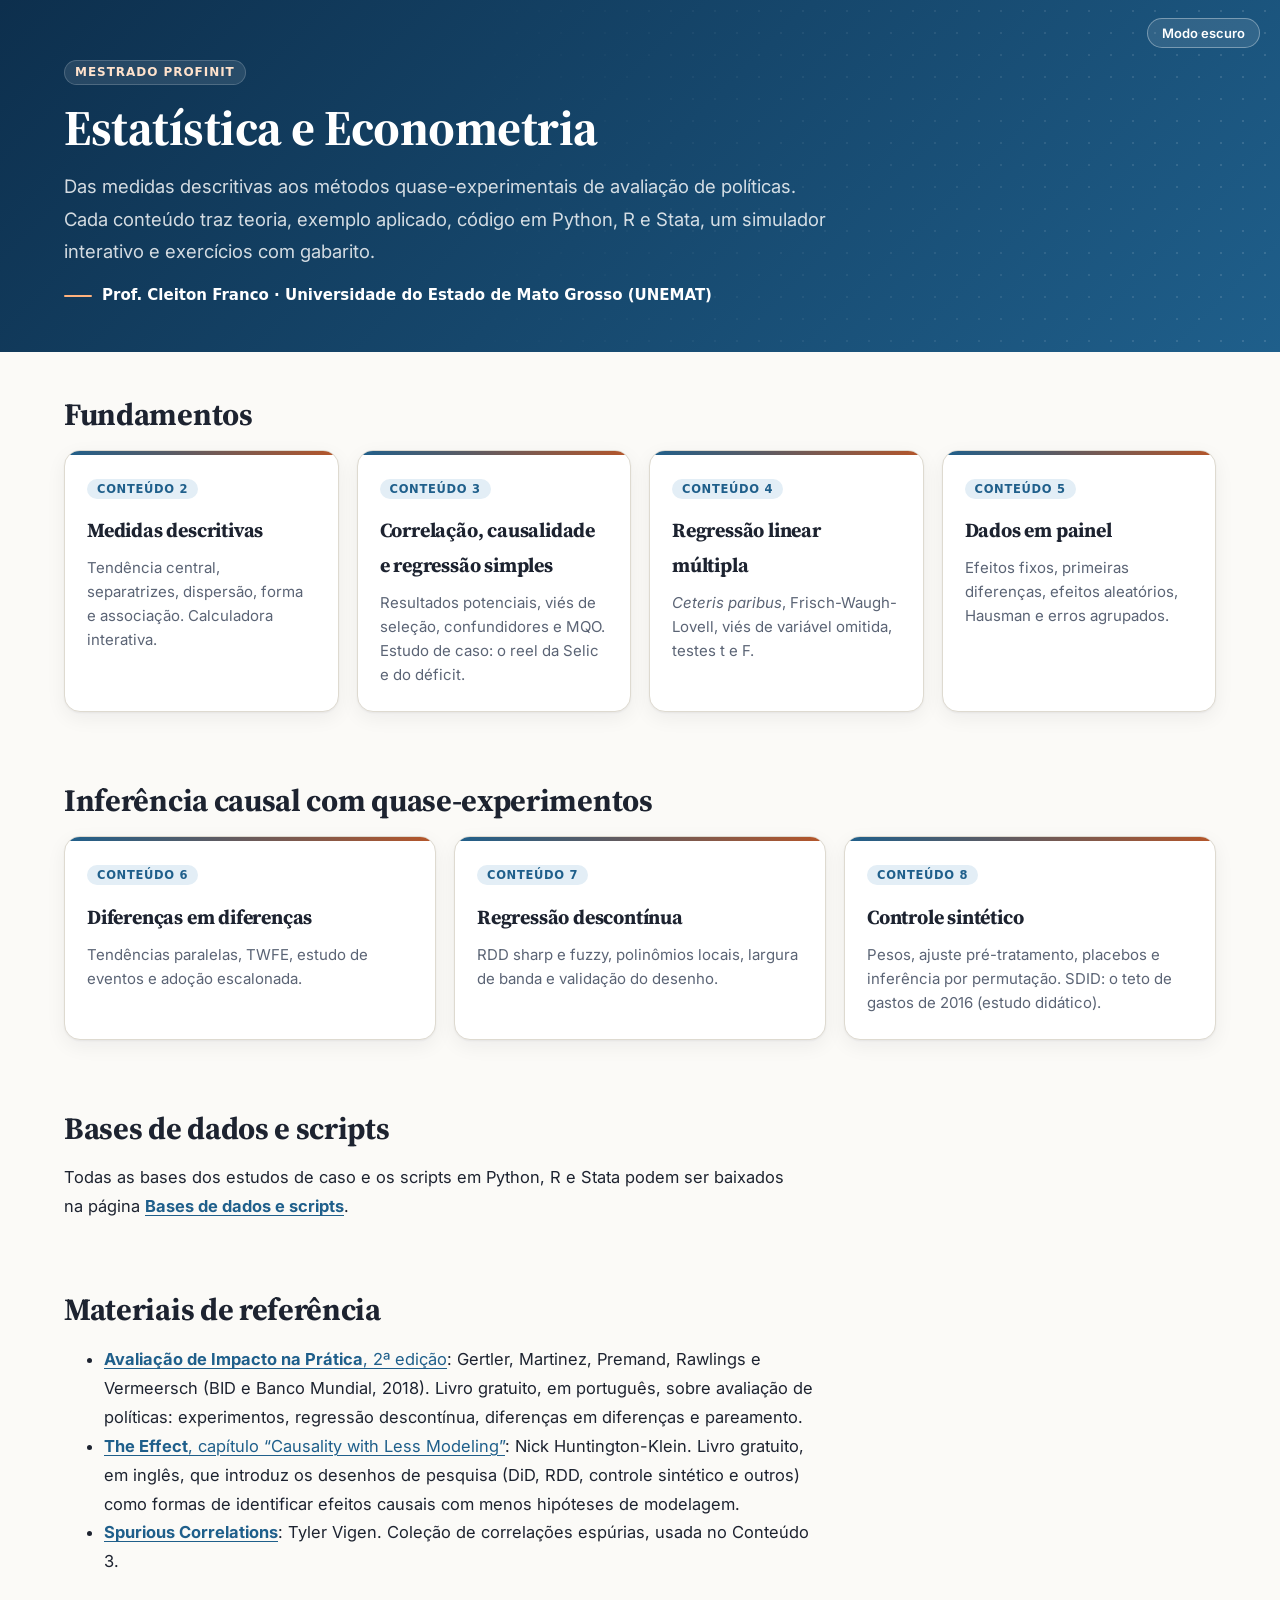
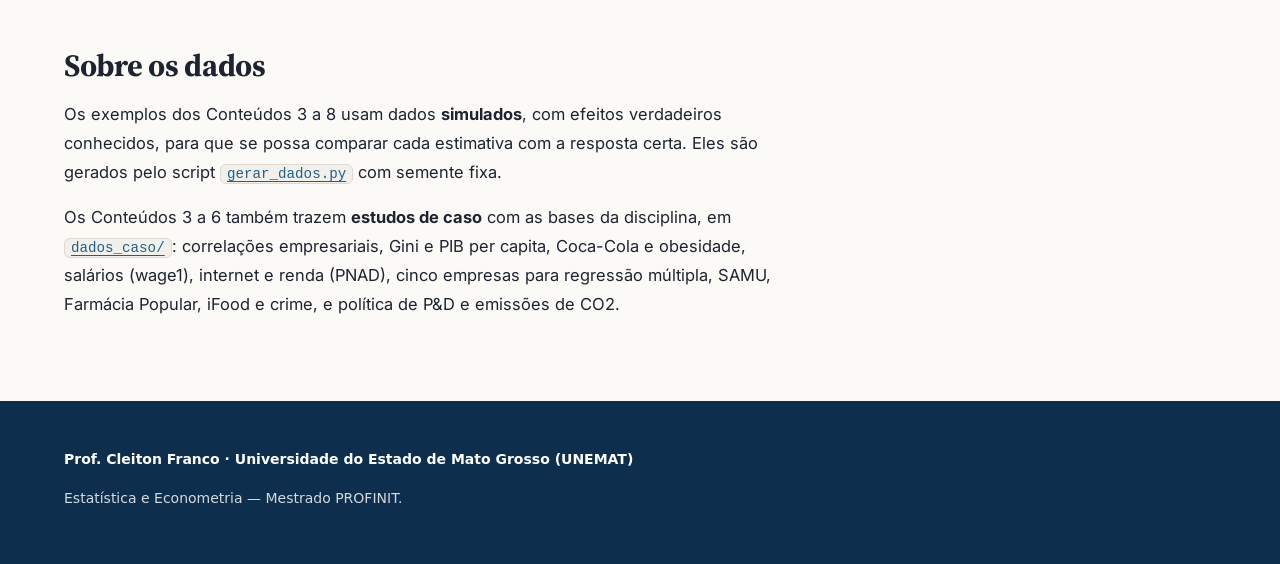
==== commit 549ab5d2: "Acrescenta ao Conteúdo 8 estudo didático de SDID sobre o teto de gastos Nova seção 8 com o estimador" ====
--- a/stats/index.html
+++ b/stats/index.html
@@ -38,7 +38,7 @@
 <div class="cards">
   <a href="06-diferencas-em-diferencas/index.html"><span class="num">Conteúdo 6</span><h3>Diferenças em diferenças</h3><p>Tendências paralelas, TWFE, estudo de eventos e adoção escalonada.</p></a>
   <a href="07-regressao-descontinua/index.html"><span class="num">Conteúdo 7</span><h3>Regressão descontínua</h3><p>RDD sharp e fuzzy, polinômios locais, largura de banda e validação do desenho.</p></a>
-  <a href="08-controle-sintetico/index.html"><span class="num">Conteúdo 8</span><h3>Controle sintético</h3><p>Pesos, ajuste pré-tratamento, placebos e inferência por permutação.</p></a>
+  <a href="08-controle-sintetico/index.html"><span class="num">Conteúdo 8</span><h3>Controle sintético</h3><p>Pesos, ajuste pré-tratamento, placebos e inferência por permutação. SDID: o teto de gastos de 2016 (estudo didático).</p></a>
 </div>
 </section>
 <section>
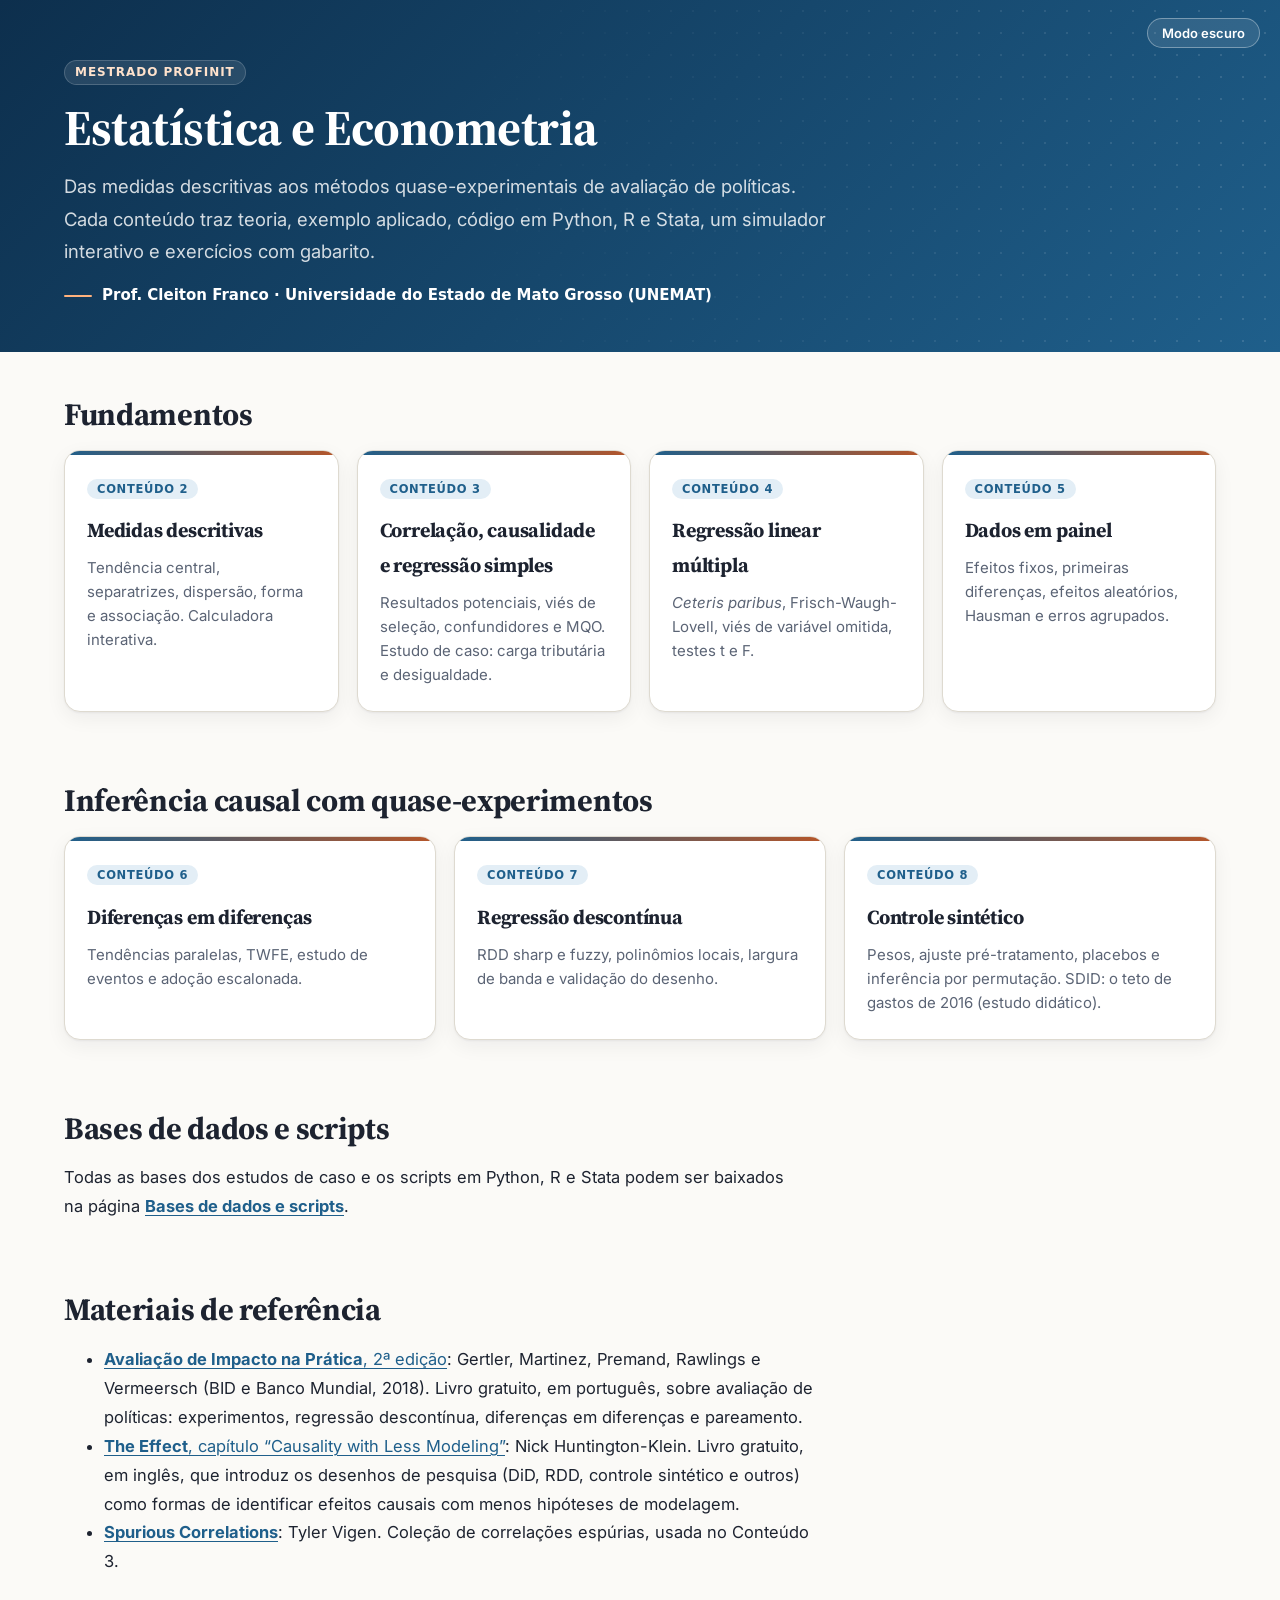
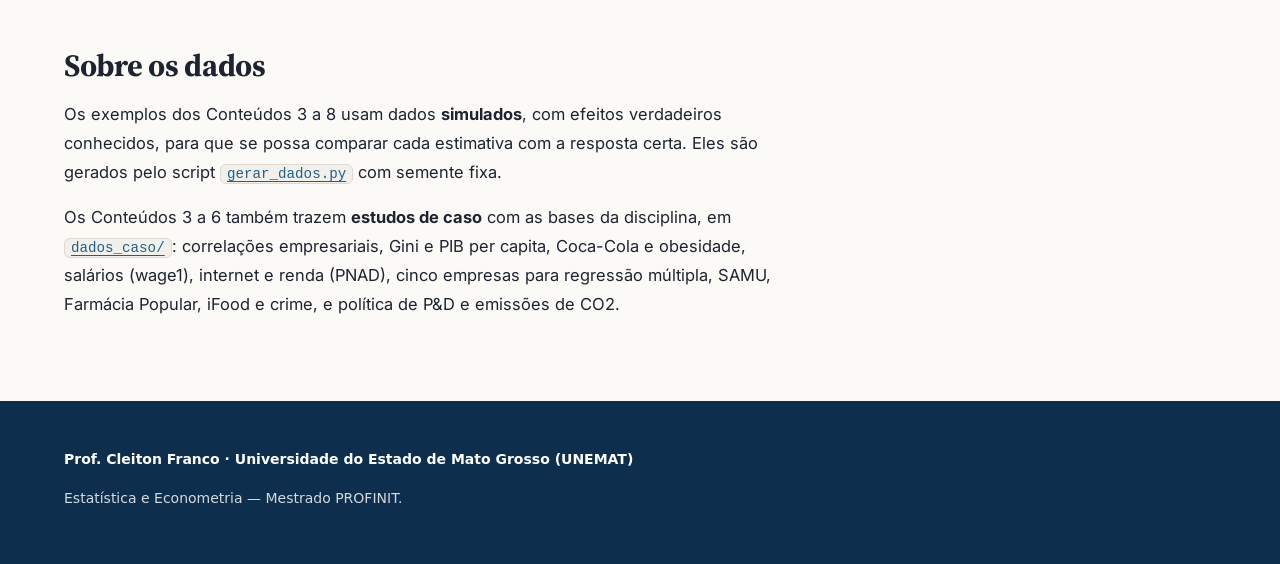
==== commit 33e1ab46: "Troca o estudo da Selic pelo caso carga tributária e desigualdade (Conteúdo 3) - Nova Seção 8 com o " ====
--- a/stats/index.html
+++ b/stats/index.html
@@ -28,7 +28,7 @@
 <h2>Fundamentos</h2>
 <div class="cards">
   <a href="02-medidas-descritivas/index.html"><span class="num">Conteúdo 2</span><h3>Medidas descritivas</h3><p>Tendência central, separatrizes, dispersão, forma e associação. Calculadora interativa.</p></a>
-  <a href="03-correlacao-causalidade-regressao/index.html"><span class="num">Conteúdo 3</span><h3>Correlação, causalidade e regressão simples</h3><p>Resultados potenciais, viés de seleção, confundidores e MQO. Estudo de caso: o reel da Selic e do déficit.</p></a>
+  <a href="03-correlacao-causalidade-regressao/index.html"><span class="num">Conteúdo 3</span><h3>Correlação, causalidade e regressão simples</h3><p>Resultados potenciais, viés de seleção, confundidores e MQO. Estudo de caso: carga tributária e desigualdade.</p></a>
   <a href="04-regressao-multipla/index.html"><span class="num">Conteúdo 4</span><h3>Regressão linear múltipla</h3><p><em>Ceteris paribus</em>, Frisch-Waugh-Lovell, viés de variável omitida, testes t e F.</p></a>
   <a href="05-dados-em-painel/index.html"><span class="num">Conteúdo 5</span><h3>Dados em painel</h3><p>Efeitos fixos, primeiras diferenças, efeitos aleatórios, Hausman e erros agrupados.</p></a>
 </div>
--- a/stats/assets/estilo.css
+++ b/stats/assets/estilo.css
@@ -287,3 +287,4 @@
 .box.para-levar{background:var(--hero1);border-color:var(--hero1);color:var(--hero-muted)}
 .box.para-levar h4{color:#ffb27d}
 .box.para-levar p.big{color:#fff;font-size:26px}
+.chart img.fig{display:block;width:100%;height:auto;border-radius:8px;background:#fff;margin-top:6px}
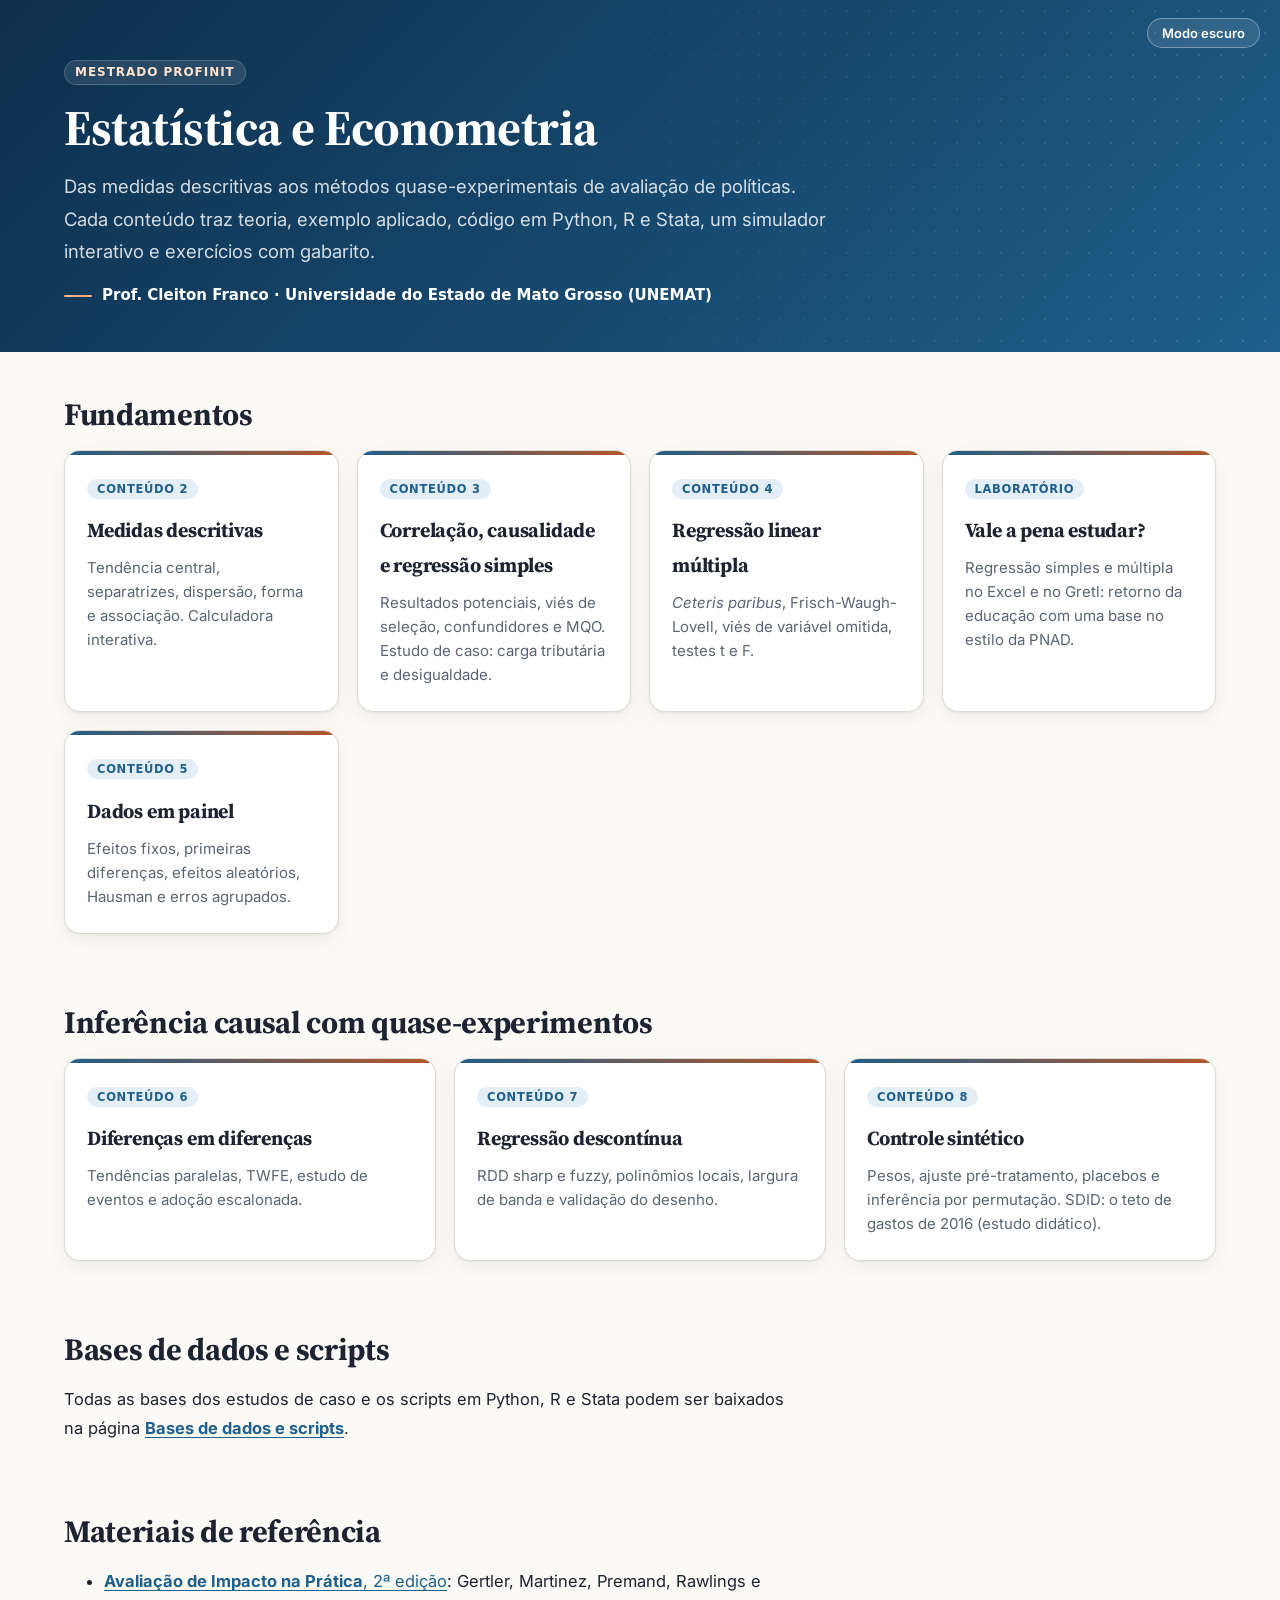
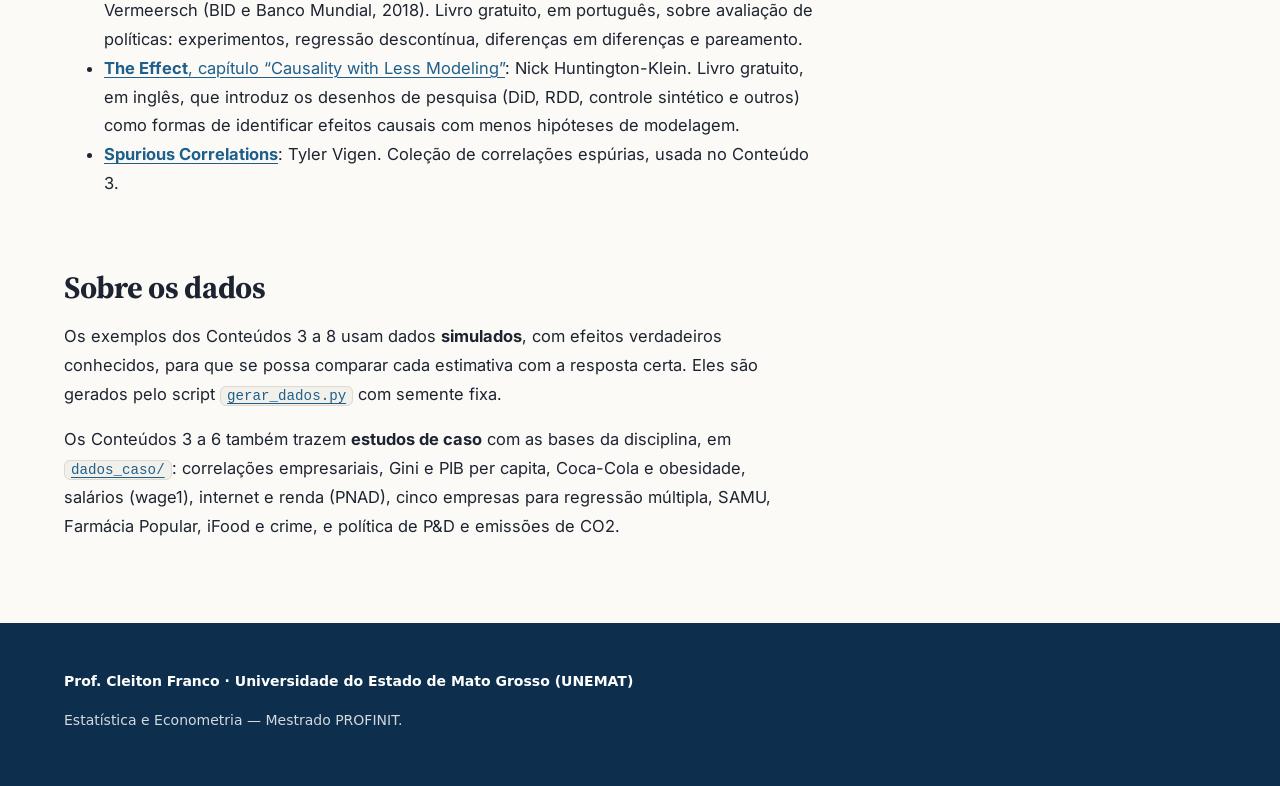
==== commit ea9272a6: "Laboratório: vale a pena estudar? (regressão simples e múltipla, Excel e Gretl) Base simulada estilo" ====
--- a/stats/index.html
+++ b/stats/index.html
@@ -30,6 +30,7 @@
   <a href="02-medidas-descritivas/index.html"><span class="num">Conteúdo 2</span><h3>Medidas descritivas</h3><p>Tendência central, separatrizes, dispersão, forma e associação. Calculadora interativa.</p></a>
   <a href="03-correlacao-causalidade-regressao/index.html"><span class="num">Conteúdo 3</span><h3>Correlação, causalidade e regressão simples</h3><p>Resultados potenciais, viés de seleção, confundidores e MQO. Estudo de caso: carga tributária e desigualdade.</p></a>
   <a href="04-regressao-multipla/index.html"><span class="num">Conteúdo 4</span><h3>Regressão linear múltipla</h3><p><em>Ceteris paribus</em>, Frisch-Waugh-Lovell, viés de variável omitida, testes t e F.</p></a>
+  <a href="lab-retorno-educacao/index.html"><span class="num">Laboratório</span><h3>Vale a pena estudar?</h3><p>Regressão simples e múltipla no Excel e no Gretl: retorno da educação com uma base no estilo da PNAD.</p></a>
   <a href="05-dados-em-painel/index.html"><span class="num">Conteúdo 5</span><h3>Dados em painel</h3><p>Efeitos fixos, primeiras diferenças, efeitos aleatórios, Hausman e erros agrupados.</p></a>
 </div>
 </section>
